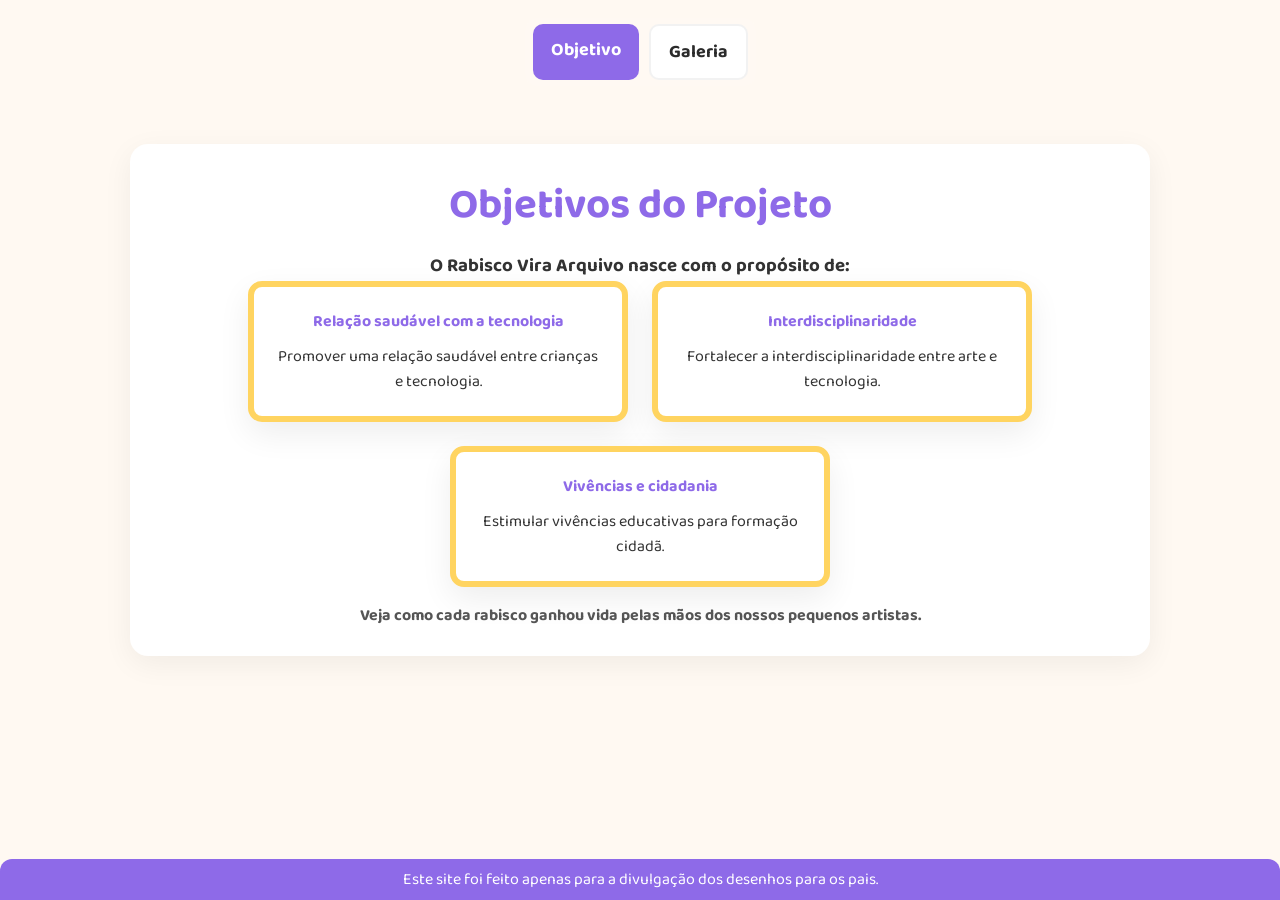
==== index.html @ 483b4bff "Add files via upload" ====
<!DOCTYPE html>
<html lang="pt-br">
<head>
  <meta charset="UTF-8">
  <meta name="viewport" content="width=device-width, initial-scale=1.0">
  <title>Rabisco Vira Arquivo</title>
  <link href="https://fonts.googleapis.com/css2?family=Baloo+2:wght@400;700&family=Poppins:wght@300;600&display=swap" rel="stylesheet">
  <link rel="stylesheet" href="css.css">
</head>

<body>
  <header class="site-header">
    <div class="logo">
      <img src="imagens/LOGO1.png" alt="LOGO1" class="logo-img">
    </div>

    <nav class="top-nav">
      <a href="index.html" class="nav-link active">Objetivo</a>
      <a href="galeria.html" class="nav-link">Galeria</a>
    </nav>
  </header>

  <main class="hero">
    <section class="intro" id="objetivo">
      <h2>Objetivos do Projeto</h2>
      <h3>O Rabisco Vira Arquivo nasce com o propósito de:</h3>

      <div class="objetivos-grid">

        <div class="obj-card">
          <h4>Relação saudável com a tecnologia</h4>
          <p>Promover uma relação saudável entre crianças e tecnologia.</p>
        </div>

        <div class="obj-card">
          <h4>Interdisciplinaridade</h4>
          <p>Fortalecer a interdisciplinaridade entre arte e tecnologia.</p>
        </div>

        <div class="obj-card">
          <h4>Vivências e cidadania</h4>
          <p>Estimular vivências educativas para formação cidadã.</p>
        </div>

      </div>

      <p class="objetivos-note">
        Veja como cada rabisco ganhou vida pelas mãos dos nossos pequenos artistas.
      </p>
    </section>
  </main>

  <footer>
    <p>Este site foi feito apenas para a divulgação dos desenhos para os pais.</p>
  </footer>
</body>
</html>
---- css.css ----
:root{
  --rosa:#FF6FA3;
  --roxo:#8E6AE8;
  --amarelo:#FFD460;
  --verde:#7CE39A;
  --azul:#4FD1E0;
  --branco:#FFFFFF;
  --fundo:#FFF9F2;
}

*{box-sizing:border-box;margin:0;padding:0}

body{
  font-family:"Baloo 2","Poppins",sans-serif;
  background:url('imagens/PNG.png') center/cover no-repeat, var(--fundo);
  background-attachment:fixed;
  color:#333;
}

/* HEADER */
.site-header{
  display:flex;
  align-items:center;
  justify-content:center;
  padding:18px 28px;
  position:relative;
  gap:18px;
}

.logo{
  position:absolute;
  left:28px;
  top:50%;
  transform:translateY(-50%);
}

.logo-img{height:150px;display:block}

.top-nav{
  display:flex;
  gap:10px;
  background:rgba(255,255,255,0.05);
  padding:6px 8px;
  border-radius:12px;
}

.nav-link{
  padding:12px 18px;
  border-radius:10px;
  text-decoration:none;
  font-weight:700;
  font-size:18px;
  color:#2b2b2b;
}

/* Ativo */
.nav-link.active{
  background:var(--roxo);
  color:var(--branco);
}

/* Não ativo */
.top-nav .nav-link:not(.active){
  background:#fff;
  color:#2b2b2b;
  border:2px solid rgba(0,0,0,0.05);
}

/* Hover geral */
.top-nav .nav-link:hover{
  background:var(--roxo) !important;
  color:var(--branco) !important;
}

/* HOME */
.hero{
  display:flex;
  gap:24px;
  align-items:center;
  padding:40px;
  max-width:1100px;
  margin:auto;
}

.intro{
  flex:1;
  background:#fff;
  padding:28px;
  border-radius:18px;
  box-shadow:0 8px 30px rgba(0,0,0,0.06);
  text-align:center;
}

.intro h2{font-size:42px;color:var(--roxo);margin-bottom:12px}

.objetivos-grid{
  display:flex;
  gap:24px;
  flex-wrap:wrap;
  justify-content:center;
}

.obj-card{
  flex:0 1 380px;
  background:#fff;
  padding:22px;
  border-radius:14px;
  box-shadow:0 12px 32px rgba(0,0,0,0.07);
  border:6px solid var(--amarelo);
}

.obj-card h4{color:var(--roxo);margin-bottom:10px}

.objetivos-note{
  margin-top:16px;
  font-weight:700;
  color:#555;
}

/* FOOTER */
footer{
  position:fixed;
  bottom:0;
  left:0;right:0;
  padding:8px 12px;
  background:var(--roxo);
  color:var(--branco);
  text-align:center;
  border-top-left-radius:12px;
  border-top-right-radius:12px;
}

main{padding-bottom:80px}

/* GALERIA */
.fases-wrap{
  max-width:900px;
  margin:36px auto;
  padding:20px;
  display:flex;
  flex-direction:column;
  gap:18px;
}

.gallery-section{
  max-width:1100px;
  margin:auto;
}

.carousel-wrapper{
  display:flex;
  align-items:center;
  justify-content:center;
  gap:20px;
}

.carousel-image{
  width:100%;
  border-radius:12px;
  box-shadow:0 20px 60px rgba(0,0,0,0.16);
  background:#fff;
}

.carousel-btn{
  background:var(--roxo);
  color:#fff;
  border:none;
  padding:16px 20px;
  border-radius:14px;
  font-size:40px;
  cursor:pointer;
}

/* LIGHTBOX */
.lightbox{
  position:fixed;
  inset:0;
  display:none;
  align-items:center;
  justify-content:center;
  background:rgba(0,0,0,0.75);
  z-index:1500;
}

.lightbox.open{display:flex}

.lightbox-content{
  position:relative;
  max-width:95%;
  max-height:95%;
}

.lightbox-content img{
  max-width:100%;
  max-height:100%;
  border-radius:10px;
}

.lightbox-close{
  position:absolute;
  top:8px;
  right:8px;
  background:var(--roxo);
  color:#fff;
  border:none;
  border-radius:8px;
  width:36px;
  height:36px;
  cursor:pointer;
}

/* BOTÃO ROXO */
.btn-roxo{
  display:inline-block;
  padding:16px 26px;
  background:var(--roxo);
  color:#fff;
  border-radius:14px;
  text-decoration:none;
  font-weight:700;
  font-size:18px;
  box-shadow:0 10px 30px rgba(255,111,163,0.15);
}

.btn-roxo:hover{
  transform:translateY(-3px);
}

/* RESPONSIVO */
@media (max-width:480px){
  .site-header{flex-direction:column;gap:6px;padding:12px}
  .logo-img{height:64px}
  .top-nav{width:100%;justify-content:center}
  .nav-link{padding:10px 12px;font-size:15px}
  .hero{flex-direction:column;padding:18px}
  .carousel-btn{font-size:24px;padding:10px 12px}
  main{padding-bottom:120px}
}
.titulo-fase{
  color:var(--roxo);
  margin-bottom:10px;
  margin-top:26px;
  font-size:30px;
}

.titulo-fase:first-of-type{
  margin-top:0;
}

.voltar-wrap{
  margin-top:14px;
}
/* ====== CORREÇÕES DE RESPONSIVIDADE ====== */
@media (max-width:480px){

  /* ---- HEADER / LOGO ---- */
  .site-header{
    flex-direction:column;
    gap:6px;
    padding:12px;
  }

  /* A logo deixa de ser absoluta e volta ao fluxo normal */
  .logo{
    position:static;
    transform:none;
    margin:0 auto;
  }

  .logo-img{
    height:90px; /* Ficava pequena demais antes (64px) */
  }

  /* Menu */
  .top-nav{
    width:100%;
    justify-content:center;
  }

  .nav-link{
    padding:10px 12px;
    font-size:15px;
  }

  /* ---- HERO ---- */
  .hero{
    flex-direction:column;
    padding:18px;
  }

  /* ---- BOTOES GALERIA ---- */
  .carousel-btn{
    font-size:24px;
    padding:10px 12px;
  }

  /* ---- ESPAÇO PARA O FOOTER ---- */
  main{
    padding-bottom:120px; /* empurra conteúdo para não ficar atrás do footer */
  }

  /* ---- BOTÃO VOLTAR ---- */
  .voltar-wrap,
  .btn-roxo{
    margin-bottom:90px; /* deixa o botão totalmente visível */
  }

  /* ---- FOOTER ---- */
  footer{
    padding:4px 8px;  /* deixa fino */
  }
}
@media (max-width:480px){
  body { padding-bottom:100px; }
}
/* GARANTIR QUE OS BOTÕES APAREÇAM SEMPRE */
.carousel-wrapper {
  position: relative;
  overflow: visible !important; /* impede que esconda os botões */
}

/* Botões da galeria */
.carousel-btn {
  z-index: 9999 !important;
  position: absolute;
  top: 50%;
  transform: translateY(-50%);
  background: var(--roxo);
  color: #fff;
  border: none;
  padding: 16px 22px;
  border-radius: 14px;
  font-size: 32px;
  cursor: pointer;
}

/* Botão anterior */
.carousel-btn.prev {
  left: 10px;
}

/* Botão próximo */
.carousel-btn.next {
  right: 10px;
}

/* Ajustes no mobile */
@media (max-width: 480px) {
  .carousel-btn {
    font-size: 26px;
    padding: 12px 16px;
    z-index: 999999 !important; /* força ficar acima da imagem */
  }

  .carousel-image {
    position: relative;
    z-index: 1;
  }
}
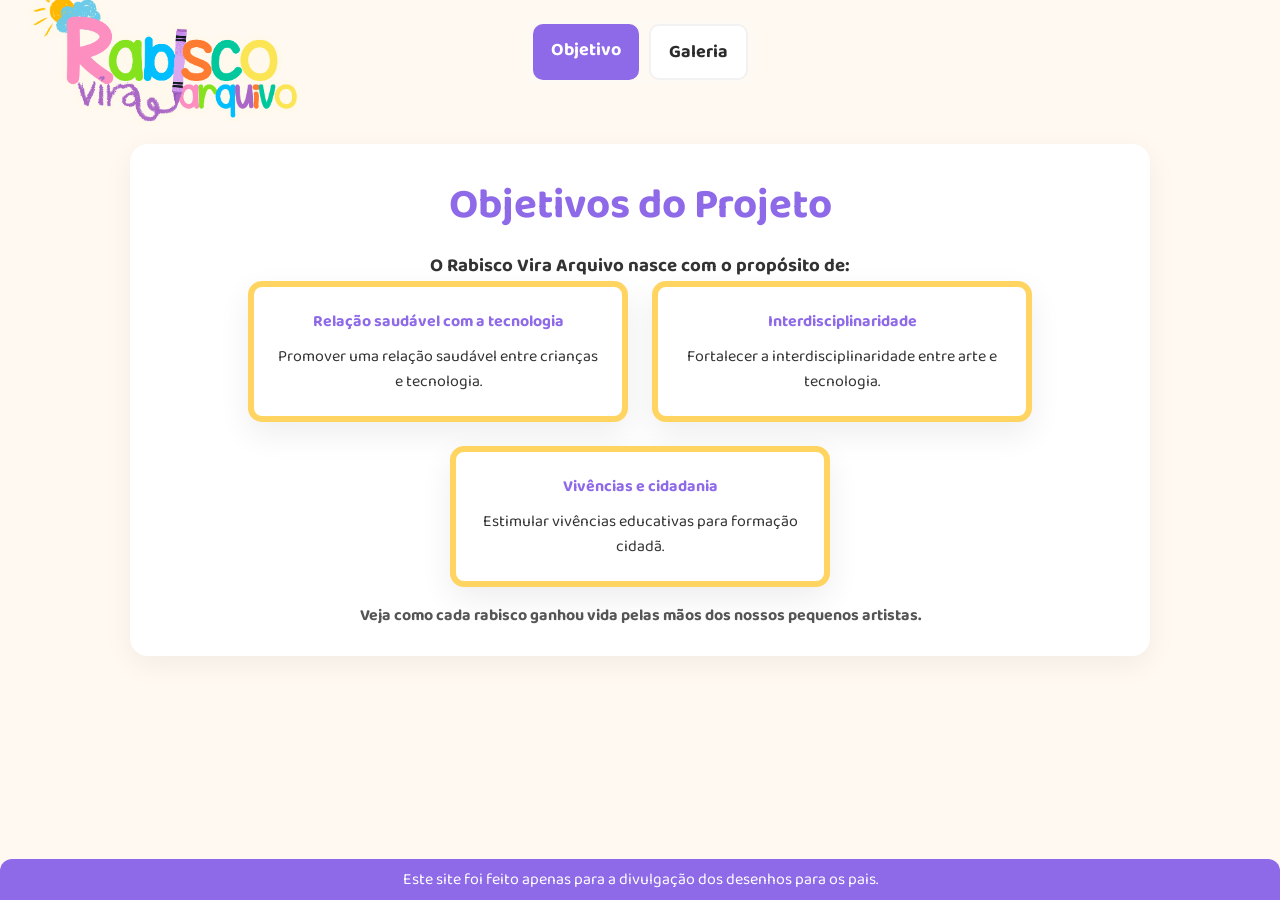
==== commit 06d0c87c: "Add files via upload" ====
--- a/index.html
+++ b/index.html
@@ -11,7 +11,7 @@
 <body>
   <header class="site-header">
     <div class="logo">
-      <img src="imagens/LOGO1.png" alt="LOGO1" class="logo-img">
+      <img src="imagens/logo1.png" alt="LOGO1" class="logo-img">
     </div>
 
     <nav class="top-nav">
